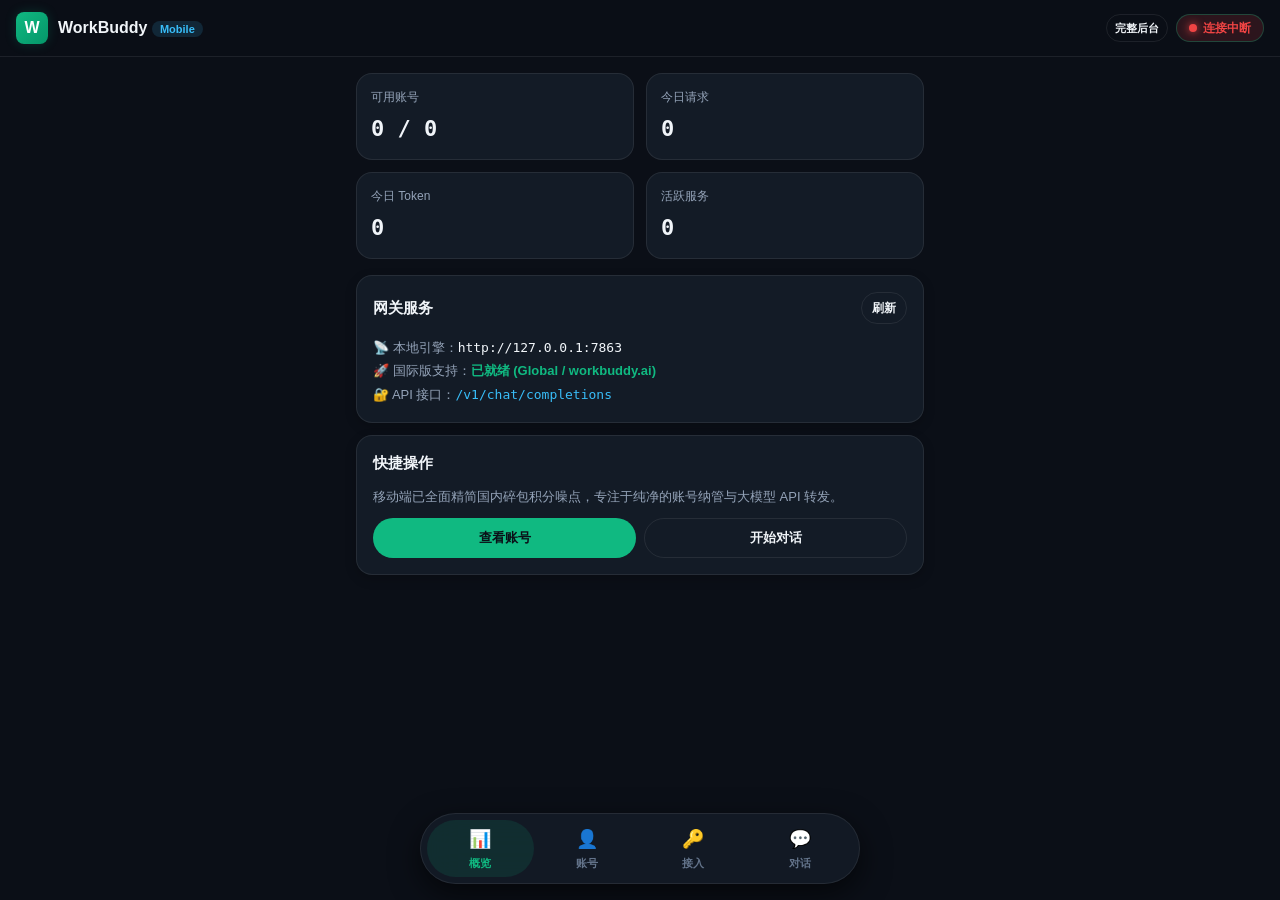
==== web/index.html @ 2ead386a "feat: initial commit for WorkBuddy App (Linux Edition & Pure Android Standalone APK)" ====
<!DOCTYPE html>
<html lang="zh-CN">
<head>
  <meta charset="UTF-8" />
  <meta name="viewport" content="width=device-width, initial-scale=1.0, maximum-scale=1.0, user-scalable=no, viewport-fit=cover" />
  <title>WorkBuddy Mobile</title>
  <link rel="stylesheet" href="style.css" />
  <meta name="theme-color" content="#0b0f17" />
</head>
<body>

  <!-- 顶部状态栏 -->
  <header class="app-header">
    <div class="brand-wrap">
      <div class="brand-icon">W</div>
      <div>
        <div class="brand-title">WorkBuddy <span class="brand-badge">Mobile</span></div>
      </div>
    </div>
    <div style="display: flex; align-items: center; gap: 8px;">
      <button class="btn btn-outline btn-sm" onclick="window.location.href='http://127.0.0.1:7863/panel/'" style="font-size: 11px; padding: 2px 8px; min-height: 28px;">完整后台</button>
      <div class="status-pill" id="headerStatus">
        <span class="status-dot"></span>
        <span id="headerStatusText">连接中...</span>
      </div>
    </div>
  </header>

  <!-- 1. 概览 Tab -->
  <main id="view-overview" class="tab-content active">
    <div class="metric-grid">
      <div class="metric-card">
        <div class="metric-label">可用账号</div>
        <div class="metric-value" id="statAccounts">0 / 0</div>
      </div>
      <div class="metric-card">
        <div class="metric-label">今日请求</div>
        <div class="metric-value" id="statTodayReq">0</div>
      </div>
      <div class="metric-card">
        <div class="metric-label">今日 Token</div>
        <div class="metric-value" id="statTodayTokens">0</div>
      </div>
      <div class="metric-card">
        <div class="metric-label">活跃服务</div>
        <div class="metric-value" id="statActiveKeys">0</div>
      </div>
    </div>

    <div class="card">
      <div class="section-title">
        <span>网关服务</span>
        <button class="btn btn-outline btn-sm" onclick="loadOverview()">刷新</button>
      </div>
      <div style="font-size: 13px; color: var(--text-muted); line-height: 1.8;">
        <div>📡 本地引擎：<span id="infoCoreUrl" style="font-family: var(--font-mono); color: var(--text-main);">http://127.0.0.1:7863</span></div>
        <div>🚀 国际版支持：<span style="color: var(--primary); font-weight: 600;">已就绪 (Global / workbuddy.ai)</span></div>
        <div>🔐 API 接口：<span style="font-family: var(--font-mono); color: var(--accent);">/v1/chat/completions</span></div>
      </div>
    </div>

    <div class="card">
      <div class="section-title">快捷操作</div>
      <p style="font-size: 13px; color: var(--text-muted); margin-bottom: 12px;">
        移动端已全面精简国内碎包积分噪点，专注于纯净的账号纳管与大模型 API 转发。
      </p>
      <div style="display: flex; gap: 8px;">
        <button class="btn btn-primary" style="flex: 1;" onclick="switchTab('accounts')">查看账号</button>
        <button class="btn btn-outline" style="flex: 1;" onclick="switchTab('chat')">开始对话</button>
      </div>
    </div>
  </main>

  <!-- 2. 账号 Tab -->
  <main id="view-accounts" class="tab-content">
    <div class="section-title">
      <span>账号列表 (<span id="accountCount">0</span>)</span>
      <button class="btn btn-primary btn-sm" onclick="openAuthModal()">+ 授权新账号</button>
    </div>
    <div id="accountList">
      <div style="text-align: center; padding: 40px; color: var(--text-dim);">加载账号中...</div>
    </div>
  </main>

  <!-- 3. 密钥 Tab -->
  <main id="view-keys" class="tab-content">
    <div class="section-title">
      <span>API 接入</span>
    </div>

    <div class="card" style="background: rgba(56, 189, 248, 0.05); border-color: rgba(56, 189, 248, 0.2); margin-bottom: 16px;">
      <div style="font-size: 12px; color: var(--accent); font-weight: 600; margin-bottom: 4px;">第三方客户端配置地址 (Base URL)</div>
      <div style="display: flex; align-items: center; justify-content: space-between; gap: 8px;">
        <span id="baseUrlDisplay" style="font-family: var(--font-mono); font-size: 13px; color: var(--text-main);">http://127.0.0.1:7863/v1</span>
        <button class="btn btn-outline btn-sm" onclick="copyBaseUrl()">复制</button>
      </div>
    </div>

    <div id="keyList">
      <div style="text-align: center; padding: 40px; color: var(--text-dim);">加载中...</div>
    </div>
  </main>

  <!-- 4. 即时对话 Tab -->
  <main id="view-chat" class="tab-content">
    <div class="chat-container">
      <div style="margin-bottom: 8px;">
        <select id="chatModelSelect" class="input-field" style="margin-bottom: 0;">
          <option value="global:deepseek-v4.1-flash">DeepSeek-V4.1-Flash (国际版)</option>
          <option value="global:glm-5.2">GLM-5.2 (1M 长上下文)</option>
          <option value="global:gpt-5.4">GPT-5.4</option>
          <option value="global:grok-4.7">Grok-4.7</option>
          <option value="global:kimi-k3">Kimi-K3</option>
          <option value="global:gemini-3.8-flash">Gemini-3.8-Flash</option>
        </select>
      </div>

      <div class="chat-messages" id="chatMessages">
        <div class="chat-bubble assistant">
          您好！已连接至 WorkBuddy Mobile 本地引擎。输入消息即可直接验证模型输出与思维链。
        </div>
      </div>

      <div class="chat-input-bar">
        <input type="text" id="chatInput" class="chat-input" placeholder="输入对话内容..." onkeydown="if(event.key==='Enter')sendMessage()" />
        <button class="btn btn-primary btn-sm" onclick="sendMessage()" id="sendBtn">发送</button>
      </div>
    </div>
  </main>

  <!-- 浮动胶囊底栏 -->
  <nav class="bottom-nav">
    <div class="nav-item active" data-tab="overview" onclick="switchTab('overview')">
      <div class="nav-icon">📊</div>
      <div>概览</div>
    </div>
    <div class="nav-item" data-tab="accounts" onclick="switchTab('accounts')">
      <div class="nav-icon">👤</div>
      <div>账号</div>
    </div>
    <div class="nav-item" data-tab="keys" onclick="switchTab('keys')">
      <div class="nav-icon">🔑</div>
      <div>接入</div>
    </div>
    <div class="nav-item" data-tab="chat" onclick="switchTab('chat')">
      <div class="nav-icon">💬</div>
      <div>对话</div>
    </div>
  </nav>

  <!-- 授权弹窗 -->
  <div class="modal-overlay" id="authModal">
    <div class="modal-sheet">
      <div class="sheet-handle"></div>
      <div class="section-title">授权添加账号</div>
      <p style="font-size: 13px; color: var(--text-muted); margin-bottom: 14px;">
        国际版一键授权：系统将生成官方授权链接，点击后在手机浏览器中确认登录，App 将自动完成入库。
      </p>

      <div id="authResultArea" style="display: none; margin-bottom: 14px;">
        <div style="font-size: 12px; color: var(--accent); margin-bottom: 6px;">官方授权链接已就绪：</div>
        <a id="authLinkBtn" href="#" target="_blank" class="btn btn-primary" style="width: 100%; text-decoration: none;">👉 点击前往浏览器授权</a>
      </div>

      <div style="display: flex; gap: 8px;">
        <button class="btn btn-primary" style="flex: 1;" id="startAuthBtn" onclick="requestAuthLink()">获取授权链接</button>
        <button class="btn btn-outline" style="flex: 1;" onclick="closeModal('authModal')">取消</button>
      </div>
    </div>
  </div>

  <script src="app.js"></script>
</body>
</html>
---- web/style.css ----
:root {
  --bg-color: #0b0f17;
  --surface-color: #131b26;
  --surface-hover: #1c2736;
  --card-border: rgba(255, 255, 255, 0.08);
  --text-main: #f1f5f9;
  --text-muted: #94a3b8;
  --text-dim: #64748b;
  --primary: #10b981;
  --primary-glow: rgba(16, 185, 129, 0.2);
  --accent: #38bdf8;
  --danger: #ef4444;
  --warning: #f59e0b;
  --radius-sm: 8px;
  --radius-md: 16px;
  --radius-lg: 24px;
  --radius-full: 9999px;
  --font-sans: -apple-system, BlinkMacSystemFont, "Segoe UI", Roboto, Helvetica, Arial, sans-serif;
  --font-mono: ui-monospace, SFMono-Regular, Menlo, Monaco, Consolas, monospace;
}

* {
  box-sizing: border-box;
  margin: 0;
  padding: 0;
  -webkit-tap-highlight-color: transparent;
}

body {
  background-color: var(--bg-color);
  color: var(--text-main);
  font-family: var(--font-sans);
  font-size: 14px;
  line-height: 1.5;
  min-height: 100vh;
  padding-bottom: 90px;
  overflow-x: hidden;
}

/* Header */
.app-header {
  position: sticky;
  top: 0;
  z-index: 50;
  background: rgba(11, 15, 23, 0.85);
  backdrop-filter: blur(16px);
  -webkit-backdrop-filter: blur(16px);
  border-bottom: 1px solid var(--card-border);
  padding: 12px 16px;
  display: flex;
  align-items: center;
  justify-content: space-between;
}

.brand-wrap {
  display: flex;
  align-items: center;
  gap: 10px;
}

.brand-icon {
  width: 32px;
  height: 32px;
  border-radius: var(--radius-sm);
  background: linear-gradient(135deg, #10b981, #059669);
  display: flex;
  align-items: center;
  justify-content: center;
  font-weight: 800;
  color: #fff;
  font-size: 16px;
  box-shadow: 0 0 12px var(--primary-glow);
}

.brand-title {
  font-size: 16px;
  font-weight: 700;
  color: var(--text-main);
}

.brand-badge {
  font-size: 11px;
  padding: 2px 8px;
  background: rgba(56, 189, 248, 0.15);
  color: var(--accent);
  border-radius: var(--radius-full);
  font-weight: 600;
}

.status-pill {
  display: inline-flex;
  align-items: center;
  gap: 6px;
  padding: 4px 12px;
  border-radius: var(--radius-full);
  font-size: 12px;
  font-weight: 600;
  background: rgba(16, 185, 129, 0.15);
  color: var(--primary);
  border: 1px solid rgba(16, 185, 129, 0.3);
}

.status-dot {
  width: 8px;
  height: 8px;
  border-radius: 50%;
  background-color: currentColor;
  box-shadow: 0 0 8px currentColor;
}

/* Tab Panels */
.tab-content {
  display: none;
  padding: 16px;
  max-width: 600px;
  margin: 0 auto;
  animation: fadeIn 0.2s ease;
}

.tab-content.active {
  display: block;
}

@keyframes fadeIn {
  from { opacity: 0; transform: translateY(4px); }
  to { opacity: 1; transform: translateY(0); }
}

/* Cards */
.card {
  background: var(--surface-color);
  border: 1px solid var(--card-border);
  border-radius: var(--radius-md);
  padding: 16px;
  margin-bottom: 12px;
  box-shadow: 0 4px 12px rgba(0, 0, 0, 0.2);
}

.metric-grid {
  display: grid;
  grid-template-columns: 1fr 1fr;
  gap: 12px;
  margin-bottom: 16px;
}

.metric-card {
  background: var(--surface-color);
  border: 1px solid var(--card-border);
  border-radius: var(--radius-md);
  padding: 14px;
}

.metric-label {
  font-size: 12px;
  color: var(--text-muted);
  margin-bottom: 6px;
}

.metric-value {
  font-size: 22px;
  font-weight: 800;
  color: var(--text-main);
  font-family: var(--font-mono);
}

/* Section Header */
.section-title {
  font-size: 15px;
  font-weight: 700;
  margin-bottom: 12px;
  display: flex;
  align-items: center;
  justify-content: space-between;
}

/* Account & Key Cards */
.item-card {
  background: var(--surface-color);
  border: 1px solid var(--card-border);
  border-radius: var(--radius-md);
  padding: 14px;
  margin-bottom: 10px;
  display: flex;
  align-items: center;
  justify-content: space-between;
  gap: 12px;
}

.item-main {
  display: flex;
  align-items: center;
  gap: 12px;
  min-width: 0;
  flex: 1;
}

.item-avatar {
  width: 40px;
  height: 40px;
  border-radius: 50%;
  background: linear-gradient(135deg, #334155, #1e293b);
  border: 1px solid var(--card-border);
  display: flex;
  align-items: center;
  justify-content: center;
  font-weight: 700;
  font-size: 16px;
  color: var(--text-main);
  flex-shrink: 0;
}

.item-info {
  min-width: 0;
  flex: 1;
}

.item-title {
  font-size: 15px;
  font-weight: 600;
  white-space: nowrap;
  overflow: hidden;
  text-overflow: ellipsis;
  display: flex;
  align-items: center;
  gap: 6px;
}

.item-sub {
  font-size: 12px;
  color: var(--text-muted);
  font-family: var(--font-mono);
  margin-top: 2px;
  white-space: nowrap;
  overflow: hidden;
  text-overflow: ellipsis;
}

/* Tag Pills */
.tag {
  font-size: 11px;
  font-weight: 600;
  padding: 2px 6px;
  border-radius: var(--radius-sm);
  display: inline-block;
}

.tag-global { background: rgba(56, 189, 248, 0.15); color: #38bdf8; }
.tag-online { background: rgba(16, 185, 129, 0.15); color: #10b981; }
.tag-offline { background: rgba(239, 68, 68, 0.15); color: #ef4444; }

/* Buttons */
.btn {
  display: inline-flex;
  align-items: center;
  justify-content: center;
  gap: 6px;
  padding: 8px 16px;
  border-radius: var(--radius-full);
  font-size: 13px;
  font-weight: 600;
  cursor: pointer;
  border: 1px solid transparent;
  min-height: 40px;
  transition: all 0.15s ease;
}

.btn-primary {
  background: var(--primary);
  color: #0b0f17;
  font-weight: 700;
}

.btn-primary:active {
  transform: scale(0.97);
  background: #059669;
}

.btn-outline {
  background: transparent;
  border-color: var(--card-border);
  color: var(--text-main);
}

.btn-outline:active {
  background: var(--surface-hover);
}

.btn-sm {
  padding: 4px 10px;
  font-size: 12px;
  min-height: 32px;
}

/* Floating Capsule Bottom Navigation */
.bottom-nav {
  position: fixed;
  bottom: max(16px, env(safe-area-inset-bottom));
  left: 50%;
  transform: translateX(-50%);
  z-index: 90;
  width: calc(100% - 32px);
  max-width: 440px;
  background: rgba(19, 27, 38, 0.9);
  backdrop-filter: blur(20px);
  -webkit-backdrop-filter: blur(20px);
  border: 1px solid var(--card-border);
  border-radius: var(--radius-full);
  padding: 6px;
  display: flex;
  justify-content: space-around;
  box-shadow: 0 10px 30px rgba(0, 0, 0, 0.6);
}

.nav-item {
  display: flex;
  flex-direction: column;
  align-items: center;
  justify-content: center;
  flex: 1;
  padding: 6px 0;
  color: var(--text-dim);
  font-size: 11px;
  font-weight: 600;
  cursor: pointer;
  border-radius: var(--radius-full);
  transition: all 0.2s ease;
  min-height: 44px;
}

.nav-item.active {
  color: var(--primary);
  background: rgba(16, 185, 129, 0.12);
}

.nav-icon {
  font-size: 18px;
  margin-bottom: 2px;
}

/* Chat Tab Layout */
.chat-container {
  display: flex;
  flex-direction: column;
  height: calc(100vh - 165px);
}

.chat-messages {
  flex: 1;
  overflow-y: auto;
  padding-bottom: 12px;
  display: flex;
  flex-direction: column;
  gap: 12px;
}

.chat-bubble {
  max-width: 85%;
  padding: 10px 14px;
  border-radius: var(--radius-md);
  font-size: 14px;
  line-height: 1.5;
  word-break: break-word;
}

.chat-bubble.user {
  align-self: flex-end;
  background: linear-gradient(135deg, #0284c7, #0369a1);
  color: #fff;
  border-bottom-right-radius: 4px;
}

.chat-bubble.assistant {
  align-self: flex-start;
  background: var(--surface-color);
  border: 1px solid var(--card-border);
  border-bottom-left-radius: 4px;
}

.thinking-block {
  background: rgba(0, 0, 0, 0.25);
  border-left: 2px solid var(--primary);
  padding: 8px 10px;
  margin-bottom: 8px;
  border-radius: 4px;
  font-size: 12px;
  color: var(--text-muted);
  font-style: italic;
}

.chat-input-bar {
  display: flex;
  gap: 8px;
  background: var(--surface-color);
  padding: 8px;
  border-radius: var(--radius-full);
  border: 1px solid var(--card-border);
  margin-top: 8px;
}

.chat-input {
  flex: 1;
  background: transparent;
  border: none;
  outline: none;
  color: var(--text-main);
  font-size: 14px;
  padding: 0 12px;
}

/* Modal / Bottom Sheet */
.modal-overlay {
  display: none;
  position: fixed;
  top: 0;
  left: 0;
  right: 0;
  bottom: 0;
  background: rgba(0, 0, 0, 0.7);
  backdrop-filter: blur(8px);
  z-index: 100;
  align-items: flex-end;
  justify-content: center;
}

.modal-overlay.active {
  display: flex;
}

.modal-sheet {
  background: var(--surface-color);
  border-top-left-radius: var(--radius-lg);
  border-top-right-radius: var(--radius-lg);
  border: 1px solid var(--card-border);
  border-bottom: none;
  width: 100%;
  max-width: 500px;
  padding: 20px;
  max-height: 80vh;
  overflow-y: auto;
  animation: slideUp 0.25s ease;
}

@keyframes slideUp {
  from { transform: translateY(100%); }
  to { transform: translateY(0); }
}

.sheet-handle {
  width: 40px;
  height: 4px;
  background: var(--card-border);
  border-radius: 2px;
  margin: 0 auto 16px;
}

.input-field {
  width: 100%;
  background: rgba(0, 0, 0, 0.3);
  border: 1px solid var(--card-border);
  border-radius: var(--radius-sm);
  padding: 10px 12px;
  color: var(--text-main);
  font-size: 14px;
  margin-bottom: 12px;
  outline: none;
}

.input-field:focus {
  border-color: var(--primary);
}
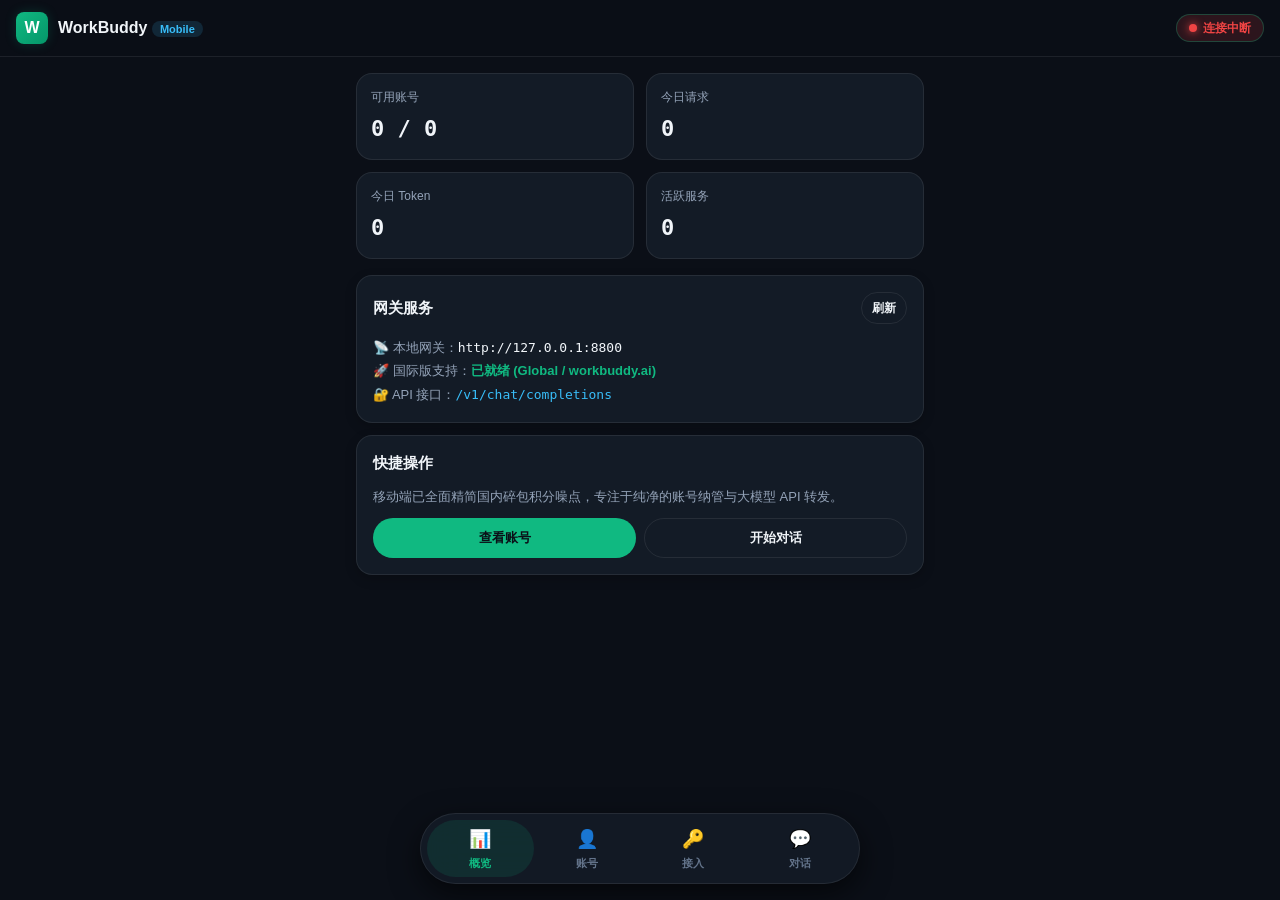
==== commit 72638496: "feat(v1.0.3): migrate default port to 8800, add Anthropic non-stream testing support, inject Tencent" ====
--- a/web/index.html
+++ b/web/index.html
@@ -18,7 +18,6 @@
       </div>
     </div>
     <div style="display: flex; align-items: center; gap: 8px;">
-      <button class="btn btn-outline btn-sm" onclick="window.location.href='http://127.0.0.1:7863/panel/'" style="font-size: 11px; padding: 2px 8px; min-height: 28px;">完整后台</button>
       <div class="status-pill" id="headerStatus">
         <span class="status-dot"></span>
         <span id="headerStatusText">连接中...</span>
@@ -53,7 +52,7 @@
         <button class="btn btn-outline btn-sm" onclick="loadOverview()">刷新</button>
       </div>
       <div style="font-size: 13px; color: var(--text-muted); line-height: 1.8;">
-        <div>📡 本地引擎：<span id="infoCoreUrl" style="font-family: var(--font-mono); color: var(--text-main);">http://127.0.0.1:7863</span></div>
+        <div>📡 本地网关：<span id="infoCoreUrl" style="font-family: var(--font-mono); color: var(--text-main);">http://127.0.0.1:8800</span></div>
         <div>🚀 国际版支持：<span style="color: var(--primary); font-weight: 600;">已就绪 (Global / workbuddy.ai)</span></div>
         <div>🔐 API 接口：<span style="font-family: var(--font-mono); color: var(--accent);">/v1/chat/completions</span></div>
       </div>
@@ -91,7 +90,7 @@
     <div class="card" style="background: rgba(56, 189, 248, 0.05); border-color: rgba(56, 189, 248, 0.2); margin-bottom: 16px;">
       <div style="font-size: 12px; color: var(--accent); font-weight: 600; margin-bottom: 4px;">第三方客户端配置地址 (Base URL)</div>
       <div style="display: flex; align-items: center; justify-content: space-between; gap: 8px;">
-        <span id="baseUrlDisplay" style="font-family: var(--font-mono); font-size: 13px; color: var(--text-main);">http://127.0.0.1:7863/v1</span>
+        <span id="baseUrlDisplay" style="font-family: var(--font-mono); font-size: 13px; color: var(--text-main);">http://127.0.0.1:8800/v1</span>
         <button class="btn btn-outline btn-sm" onclick="copyBaseUrl()">复制</button>
       </div>
     </div>
@@ -159,7 +158,11 @@
 
       <div id="authResultArea" style="display: none; margin-bottom: 14px;">
         <div style="font-size: 12px; color: var(--accent); margin-bottom: 6px;">官方授权链接已就绪：</div>
-        <a id="authLinkBtn" href="#" target="_blank" class="btn btn-primary" style="width: 100%; text-decoration: none;">👉 点击前往浏览器授权</a>
+        <div style="display: flex; gap: 8px; margin-bottom: 10px;">
+          <input type="text" id="authUrlInput" readonly class="input-field" style="margin-bottom: 0; font-family: var(--font-mono); font-size: 12px; flex: 1; background: rgba(0,0,0,0.4);" />
+          <button type="button" class="btn btn-outline" onclick="copyAuthUrl()" id="copyAuthUrlBtn" style="white-space: nowrap; flex-shrink: 0;">📋 复制链接</button>
+        </div>
+        <a id="authLinkBtn" href="#" target="_blank" class="btn btn-primary" style="width: 100%; text-decoration: none; display: flex; align-items: center; justify-content: center; gap: 6px;">👉 直接跳到浏览器打开</a>
       </div>
 
       <div style="display: flex; gap: 8px;">
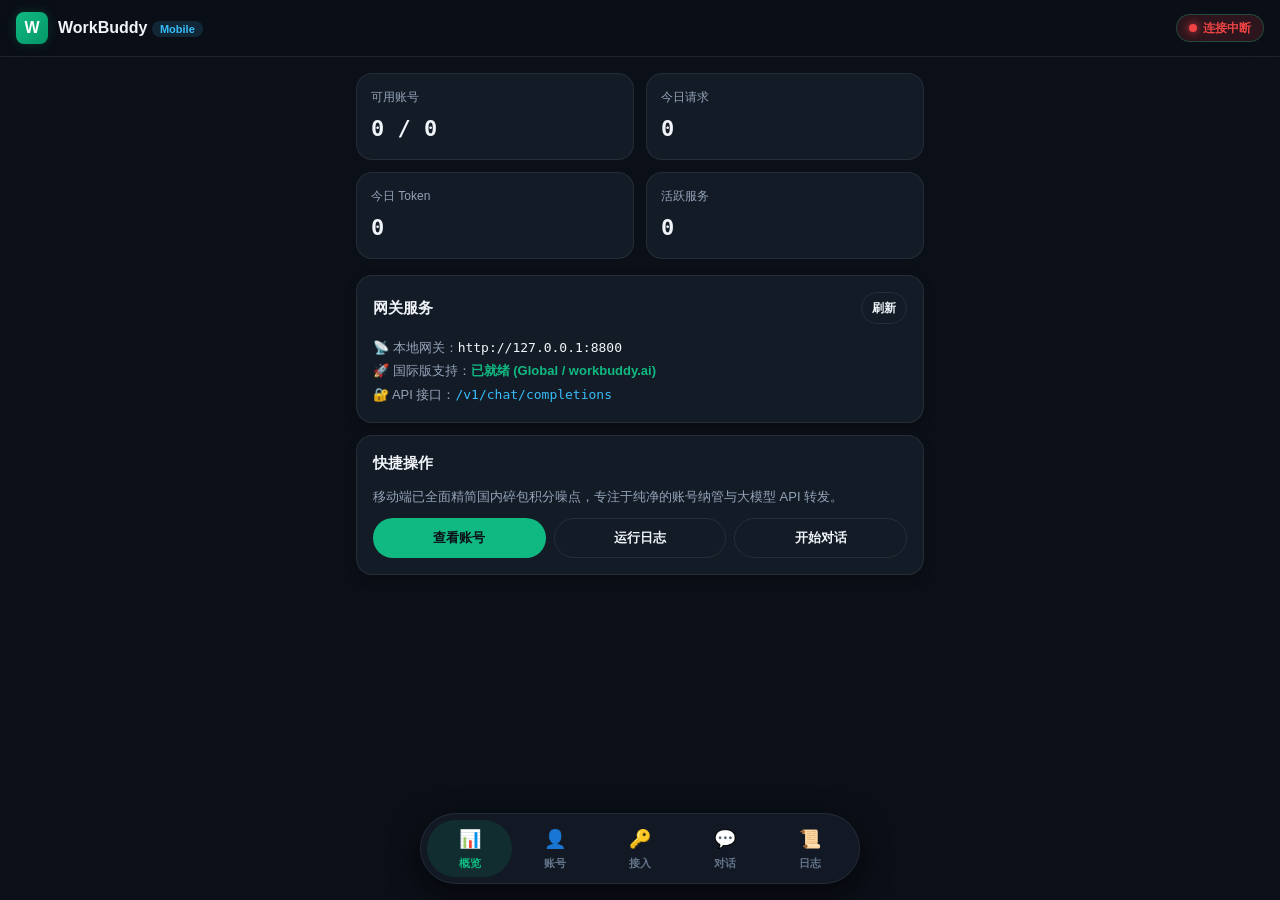
==== commit 36b84a1c: "feat(v1.2.0): background daemon autostart, accurate metrics & realtime logs tab" ====
--- a/web/index.html
+++ b/web/index.html
@@ -65,6 +65,7 @@
       </p>
       <div style="display: flex; gap: 8px;">
         <button class="btn btn-primary" style="flex: 1;" onclick="switchTab('accounts')">查看账号</button>
+        <button class="btn btn-outline" style="flex: 1;" onclick="switchTab('logs')">运行日志</button>
         <button class="btn btn-outline" style="flex: 1;" onclick="switchTab('chat')">开始对话</button>
       </div>
     </div>
@@ -103,15 +104,27 @@
   <!-- 4. 即时对话 Tab -->
   <main id="view-chat" class="tab-content">
     <div class="chat-container">
-      <div style="margin-bottom: 8px;">
-        <select id="chatModelSelect" class="input-field" style="margin-bottom: 0;">
-          <option value="global:deepseek-v4.1-flash">DeepSeek-V4.1-Flash (国际版)</option>
-          <option value="global:glm-5.2">GLM-5.2 (1M 长上下文)</option>
-          <option value="global:gpt-5.4">GPT-5.4</option>
-          <option value="global:grok-4.7">Grok-4.7</option>
-          <option value="global:kimi-k3">Kimi-K3</option>
-          <option value="global:gemini-3.8-flash">Gemini-3.8-Flash</option>
+      <div style="margin-bottom: 8px; display: flex; gap: 8px;">
+        <select id="chatModelSelect" class="input-field" style="margin-bottom: 0; flex: 1;">
+          <option value="global:deepseek-v4.1-flash-1017" selected>DeepSeek-V4.1-Flash-1017 [0.00x 限免免费 · 多模态+思考]</option>
+          <option value="global:deepseek-v4.1-flash">DeepSeek-V4.1-Flash [0.00x 限免免费]</option>
+          <option value="global:hy4-preview">Hy4-Preview [0.00x 限免免费 · 混元深度思考]</option>
+          <option value="global:hy3">Hy3 [0.00x 限免免费]</option>
+          <option value="global:gpt-6-astra">GPT-6-Astra [6.67x · 国际版专属顶级旗舰]</option>
+          <option value="global:gpt-5.6-sol">GPT-5.6-Sol [国际版专属]</option>
+          <option value="global:gpt-5.4">GPT-5.4 [国际版原生多模态]</option>
+          <option value="global:grok-4.7">Grok-4.7 [国际版专属]</option>
+          <option value="global:gemini-3.5-flash">Gemini-3.5-Flash [国际版原生多模态]</option>
+          <option value="global:glm-5.3-flash">GLM-5.3-Flash [极低消耗]</option>
+          <option value="global:glm-5.3">GLM-5.3 [最新旗舰]</option>
+          <option value="global:glm-5.2">GLM-5.2 [1M 长上下文]</option>
+          <option value="global:kimi-k3">Kimi-K3 [长文本深度推理]</option>
+          <option value="global:kimi-k2.8-preview">Kimi-K2.8-Preview [深度推理]</option>
+          <option value="global:claude-3.7-sonnet">Claude-3.7-Sonnet (default-1.1)</option>
+          <option value="global:claude-4.0-sonnet">Claude-4.0-Sonnet (default-1.2)</option>
+          <option value="global:auto">Auto [自动智能调度]</option>
         </select>
+        <button class="btn btn-outline btn-sm" onclick="clearChat()" style="min-height: 42px; white-space: nowrap;">🧹 新对话</button>
       </div>
 
       <div class="chat-messages" id="chatMessages">
@@ -124,6 +137,28 @@
         <input type="text" id="chatInput" class="chat-input" placeholder="输入对话内容..." onkeydown="if(event.key==='Enter')sendMessage()" />
         <button class="btn btn-primary btn-sm" onclick="sendMessage()" id="sendBtn">发送</button>
       </div>
+    </div>
+  </main>
+
+  <!-- 5. 运行日志 Tab -->
+  <main id="view-logs" class="tab-content">
+    <div class="section-title">
+      <span>网关请求日志 (<span id="logCount">0</span>)</span>
+      <div style="display: flex; gap: 8px;">
+        <button class="btn btn-outline btn-sm" onclick="clearLogs()">清空</button>
+        <button class="btn btn-primary btn-sm" onclick="loadLogs()">刷新</button>
+      </div>
+    </div>
+
+    <div class="card" style="background: rgba(16, 185, 129, 0.05); border-color: rgba(16, 185, 129, 0.2); margin-bottom: 12px; padding: 12px 14px;">
+      <div style="font-size: 12px; color: var(--text-muted); display: flex; justify-content: space-between;">
+        <span>今日累计请求: <b id="logSummaryReq" style="color: var(--primary);">0</b> 次</span>
+        <span>今日 Token: <b id="logSummaryTokens" style="color: var(--accent);">0</b></span>
+      </div>
+    </div>
+
+    <div id="logList">
+      <div style="text-align: center; padding: 40px; color: var(--text-dim);">暂无日志记录</div>
     </div>
   </main>
 
@@ -144,6 +179,10 @@
     <div class="nav-item" data-tab="chat" onclick="switchTab('chat')">
       <div class="nav-icon">💬</div>
       <div>对话</div>
+    </div>
+    <div class="nav-item" data-tab="logs" onclick="switchTab('logs')">
+      <div class="nav-icon">📜</div>
+      <div>日志</div>
     </div>
   </nav>
 
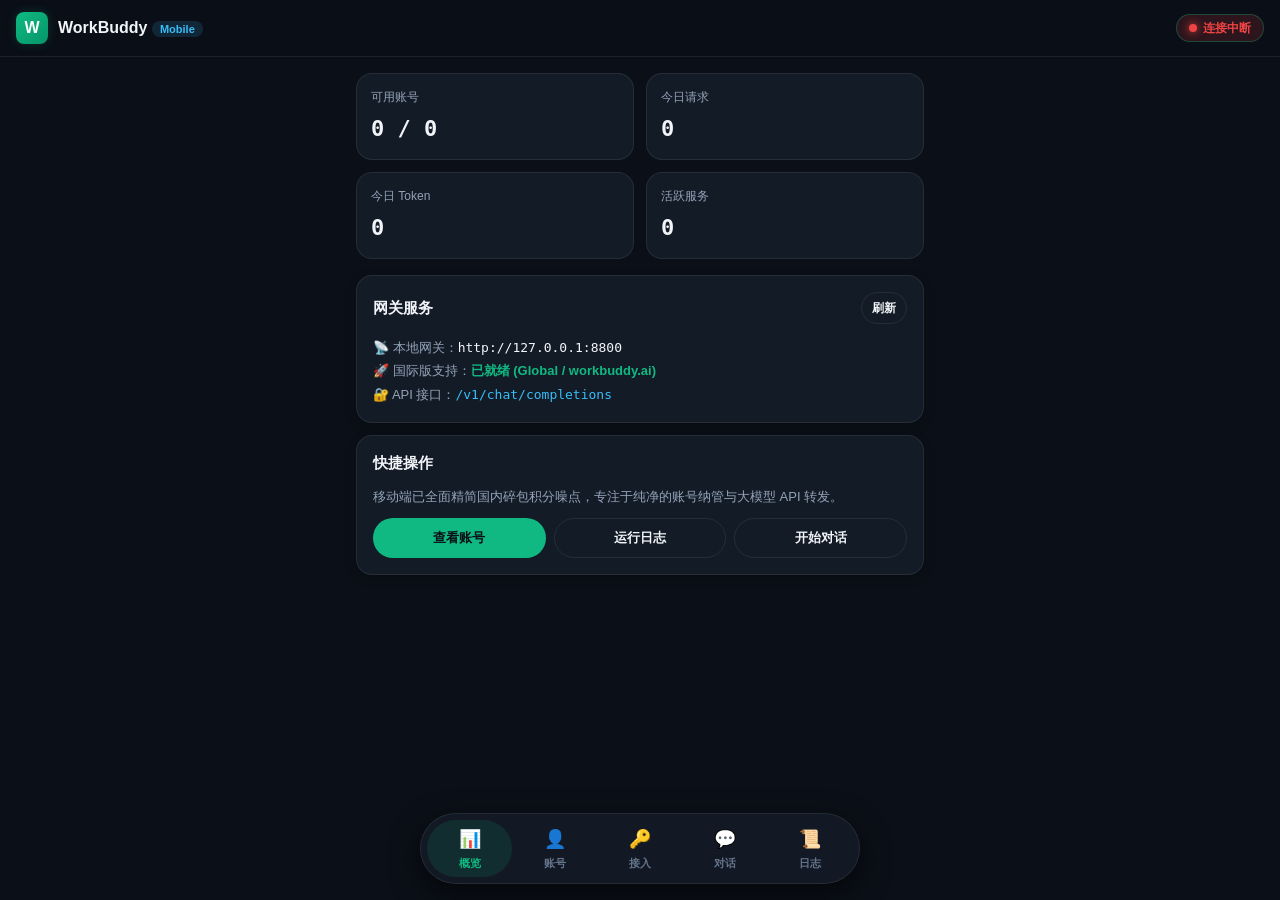
==== commit b4225ddd: "feat(v1.3.0): status bar persistent notification & token import/export" ====
--- a/web/index.html
+++ b/web/index.html
@@ -75,7 +75,11 @@
   <main id="view-accounts" class="tab-content">
     <div class="section-title">
       <span>账号列表 (<span id="accountCount">0</span>)</span>
-      <button class="btn btn-primary btn-sm" onclick="openAuthModal()">+ 授权新账号</button>
+      <div style="display: flex; gap: 6px;">
+        <button class="btn btn-outline btn-sm" onclick="openImportModal()">📥 导入</button>
+        <button class="btn btn-outline btn-sm" onclick="openExportModal()">📤 导出</button>
+        <button class="btn btn-primary btn-sm" onclick="openAuthModal()">+ 授权</button>
+      </div>
     </div>
     <div id="accountList">
       <div style="text-align: center; padding: 40px; color: var(--text-dim);">加载账号中...</div>
@@ -211,6 +215,38 @@
     </div>
   </div>
 
+  <!-- 导入弹窗 -->
+  <div class="modal-overlay" id="importModal">
+    <div class="modal-sheet">
+      <div class="sheet-handle"></div>
+      <div class="section-title">导入账号凭据</div>
+      <p style="font-size: 13px; color: var(--text-muted); margin-bottom: 10px;">
+        支持直接粘贴 AccessToken（以 eyJ 开头）、CookieBox 提取结果或整段备份 JSON。
+      </p>
+      <textarea id="importInput" class="input-field" rows="6" style="width: 100%; font-family: var(--font-mono); font-size: 12px; margin-bottom: 12px; resize: vertical;" placeholder="请粘贴 JWT (eyJ...) 或导出的账号 JSON 文本..."></textarea>
+      <div style="display: flex; gap: 8px;">
+        <button class="btn btn-primary" style="flex: 1;" onclick="submitImport()">确认导入</button>
+        <button class="btn btn-outline" style="flex: 1;" onclick="closeModal('importModal')">取消</button>
+      </div>
+    </div>
+  </div>
+
+  <!-- 导出弹窗 -->
+  <div class="modal-overlay" id="exportModal">
+    <div class="modal-sheet">
+      <div class="sheet-handle"></div>
+      <div class="section-title">导出账号凭据</div>
+      <p style="font-size: 13px; color: var(--text-muted); margin-bottom: 10px;">
+        包含当前池中全部账号与完整 Token 备份。请妥善保管防泄露。
+      </p>
+      <textarea id="exportOutput" readonly class="input-field" rows="8" style="width: 100%; font-family: var(--font-mono); font-size: 11px; margin-bottom: 12px; background: rgba(0,0,0,0.4); resize: vertical;"></textarea>
+      <div style="display: flex; gap: 8px;">
+        <button class="btn btn-primary" style="flex: 1;" onclick="copyExportJson()">📋 复制全部</button>
+        <button class="btn btn-outline" style="flex: 1;" onclick="closeModal('exportModal')">关闭</button>
+      </div>
+    </div>
+  </div>
+
   <script src="app.js"></script>
 </body>
 </html>
